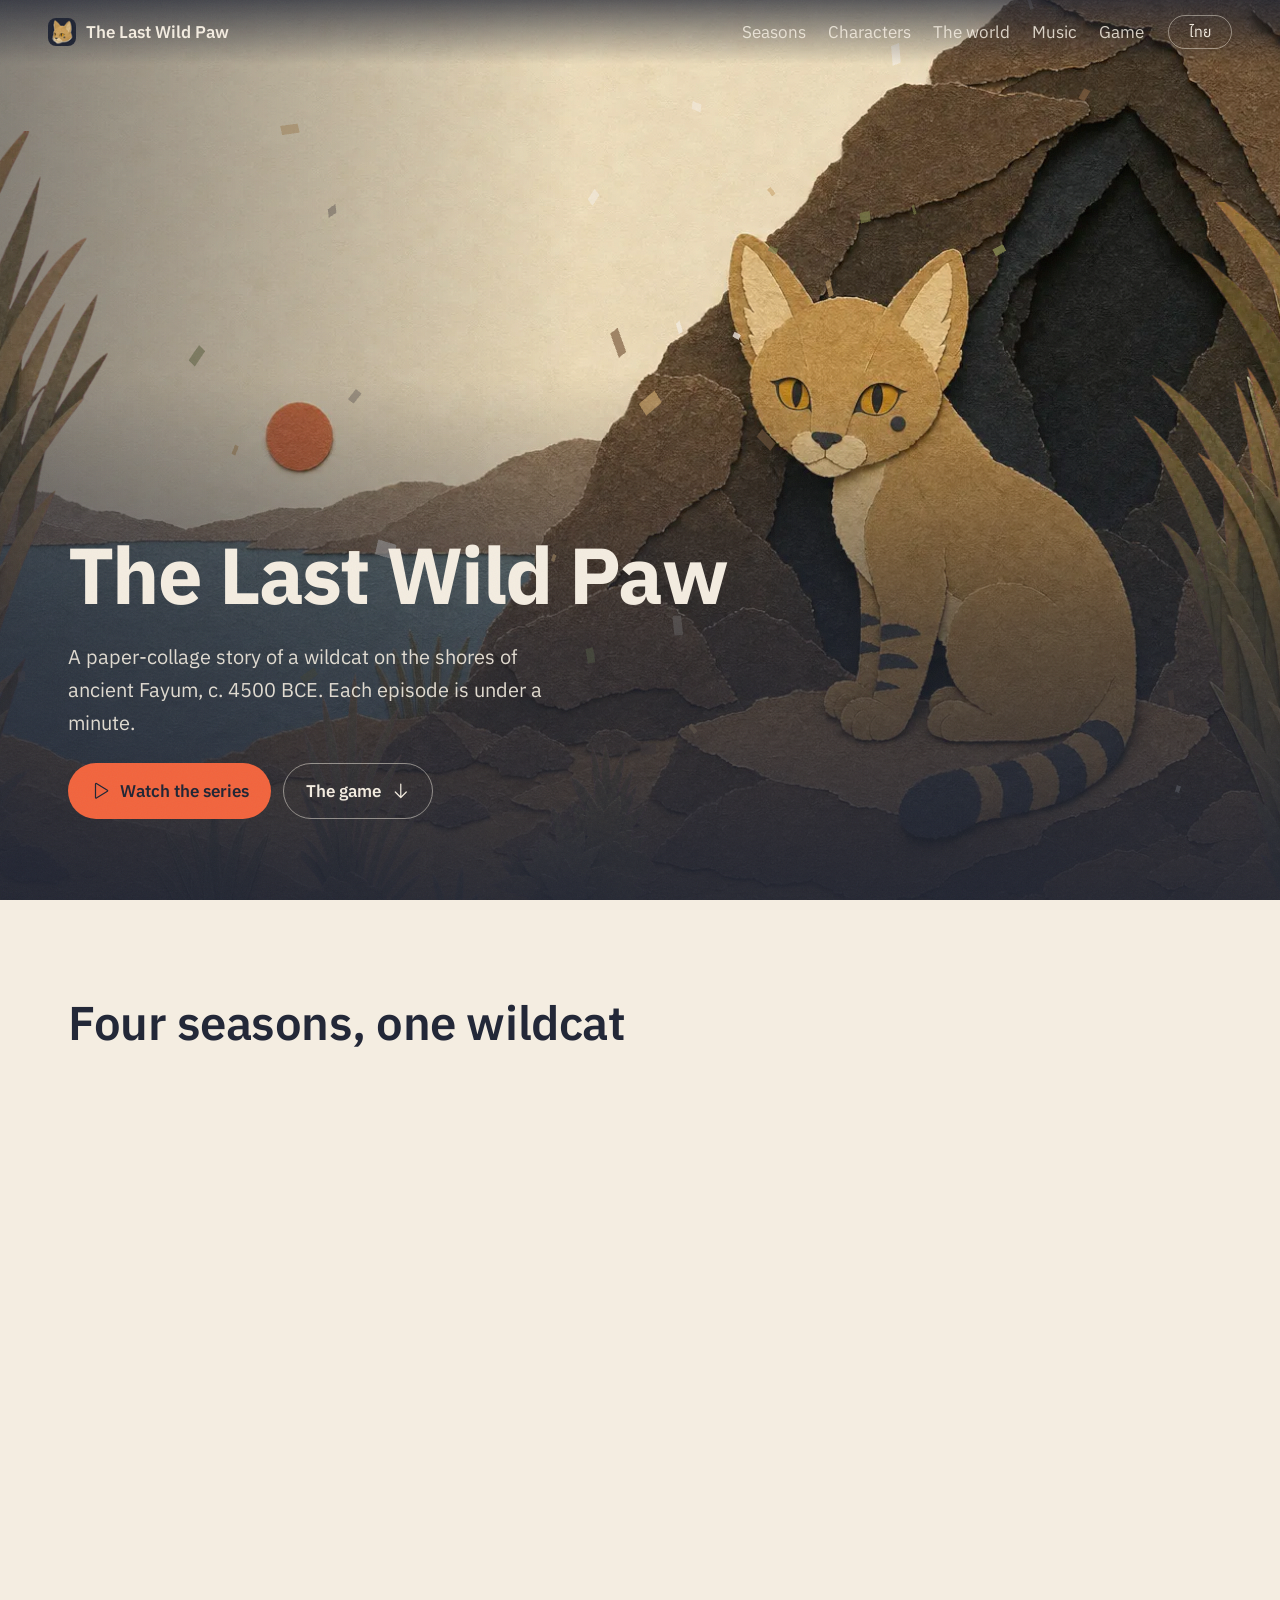
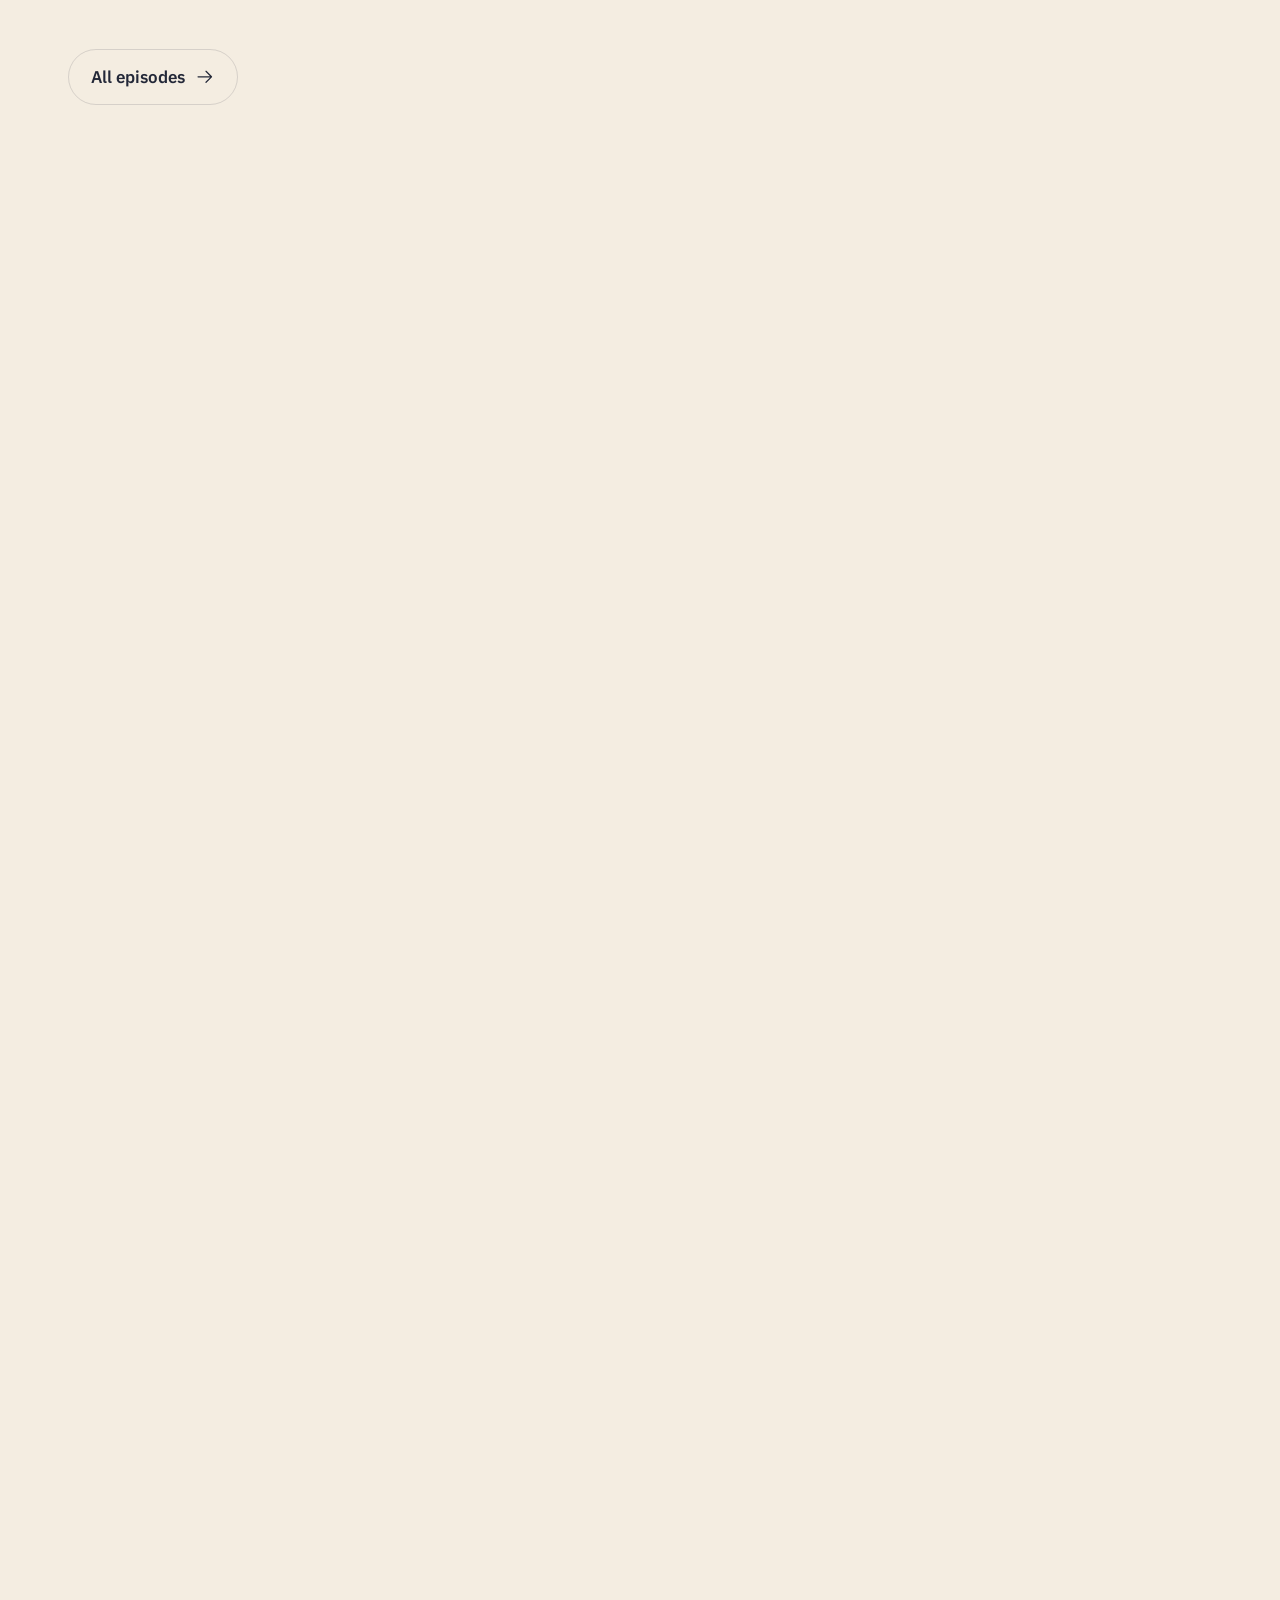
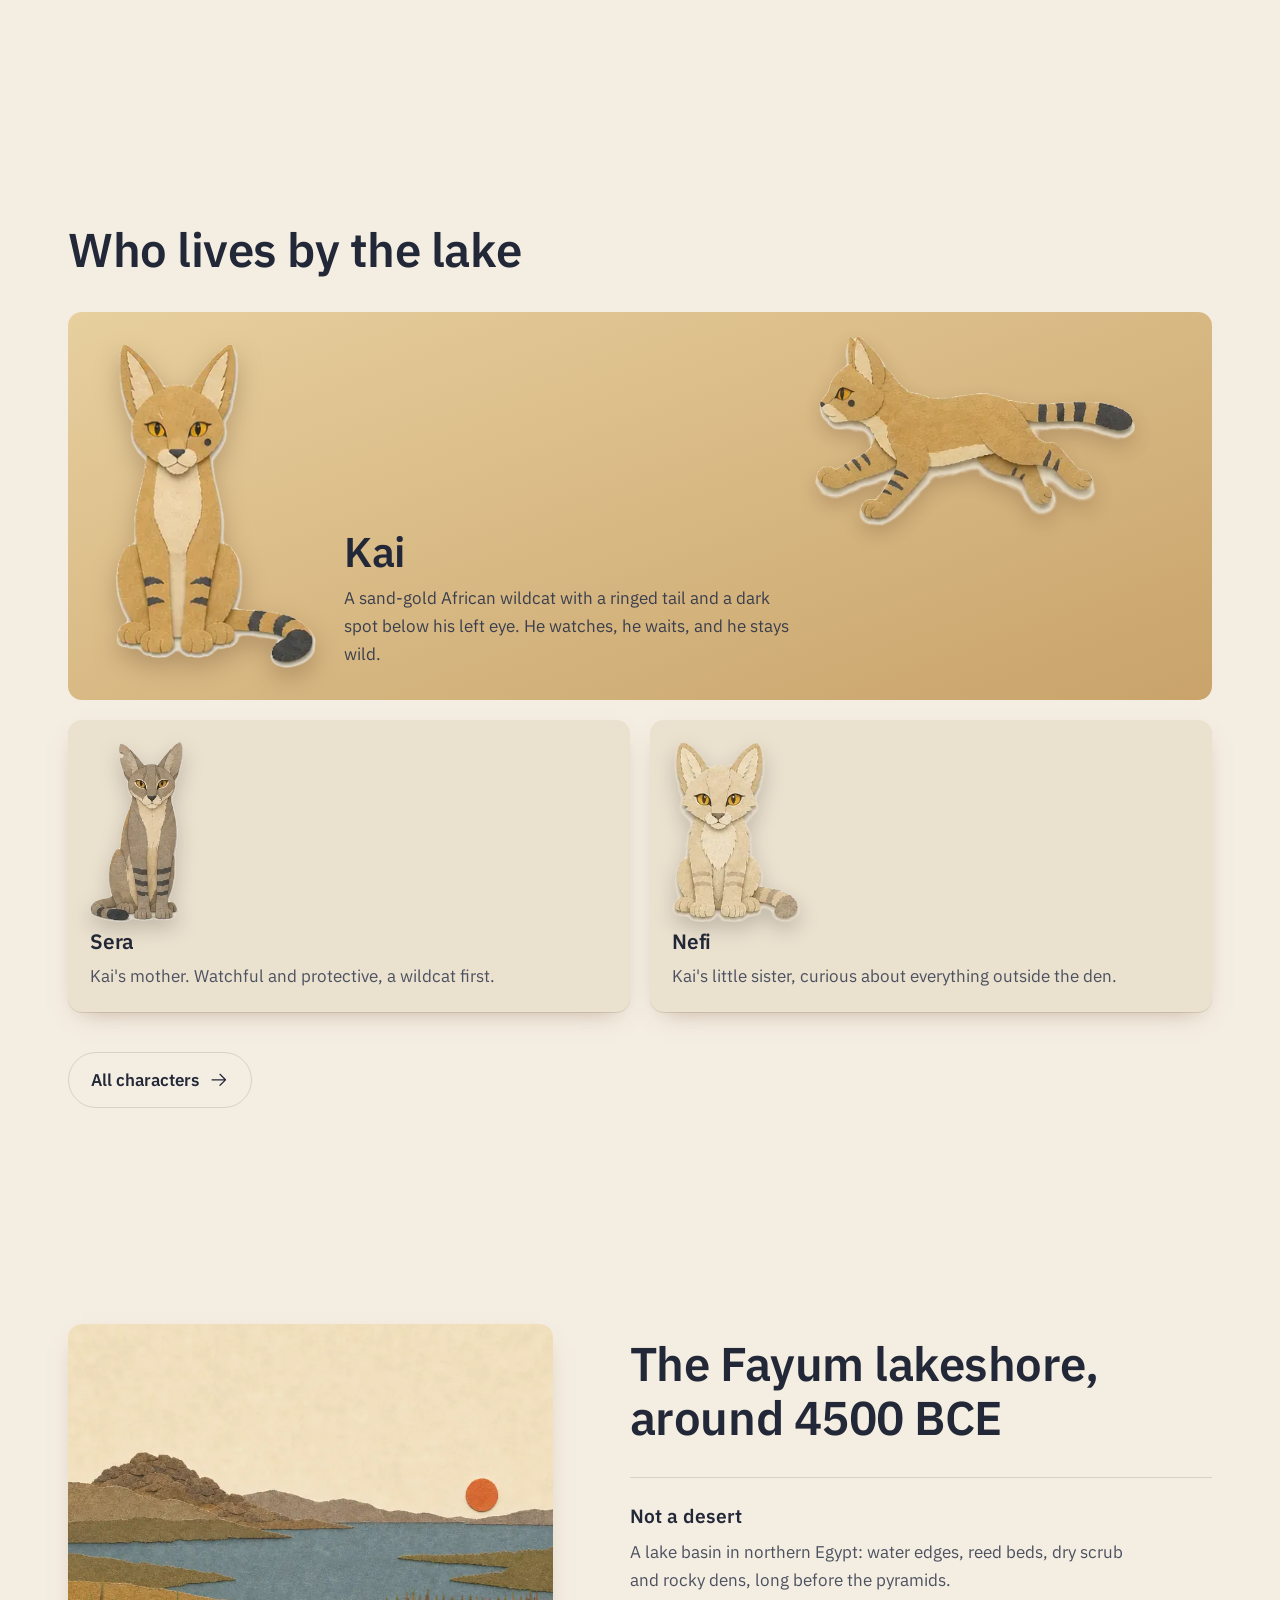
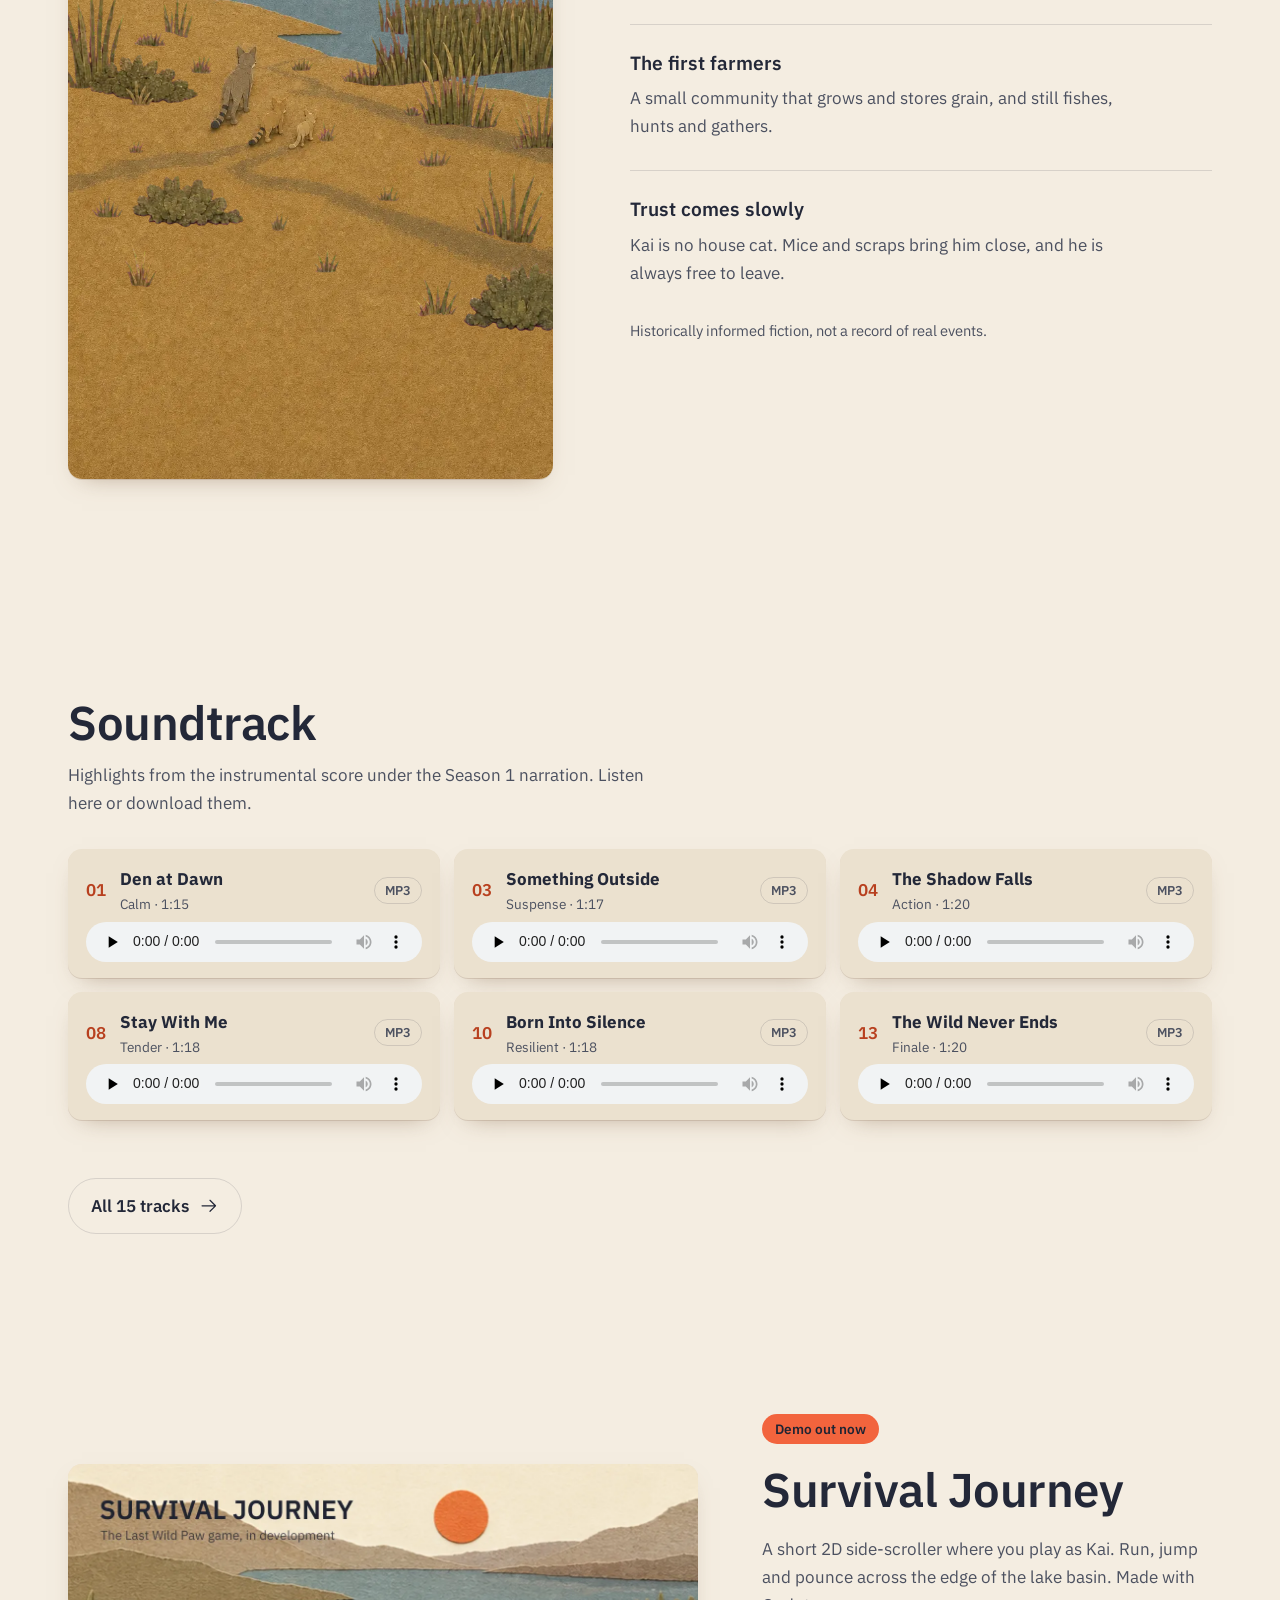
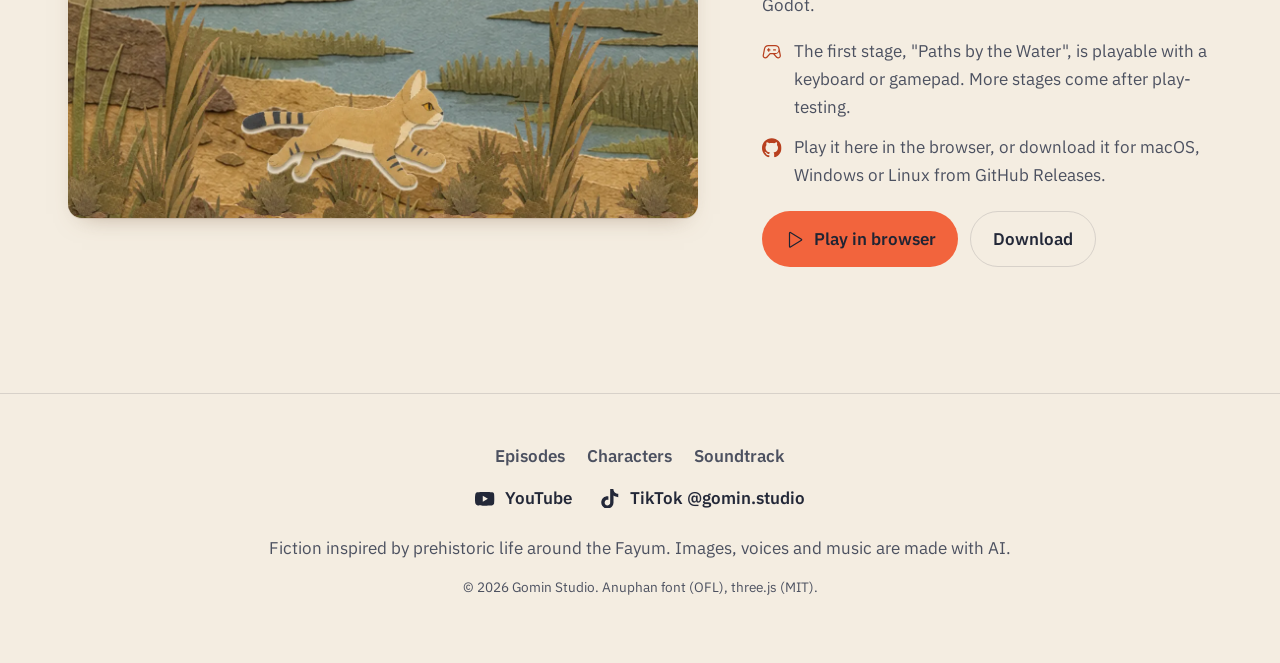
==== docs/index.html @ 6de367a6 "2026 Added Github Pages (The Last Wild Paw)." ====
<!doctype html>
<html lang="th">
<head>
<meta charset="utf-8">
<meta name="viewport" content="width=device-width, initial-scale=1, viewport-fit=cover">
<title>อุ้งเท้าป่าสุดท้าย | The Last Wild Paw</title>
<meta name="description" content="A paper-collage story of a wildcat on the shores of ancient Fayum, c. 4500 BCE. Episodes, characters, the world and the game.">
<meta name="theme-color" content="#1F2433" media="(prefers-color-scheme: dark)">
<meta name="theme-color" content="#F4EDE1" media="(prefers-color-scheme: light)">
<meta name="color-scheme" content="light dark">
<link rel="canonical" href="https://gomin2013.github.io/the-last-wild-paw/">
<meta property="og:type" content="website">
<meta property="og:site_name" content="The Last Wild Paw">
<meta property="og:title" content="อุ้งเท้าป่าสุดท้าย | The Last Wild Paw">
<meta property="og:description" content="A paper-collage story of a wildcat on the shores of ancient Fayum, c. 4500 BCE.">
<meta property="og:image" content="https://gomin2013.github.io/the-last-wild-paw/assets/img/og.jpg">
<meta property="og:image:width" content="1200">
<meta property="og:image:height" content="630">
<meta name="twitter:card" content="summary_large_image">
<link rel="icon" type="image/png" sizes="32x32" href="assets/img/favicon-32.png">
<link rel="apple-touch-icon" href="assets/img/icon-180.png">
<link rel="preload" href="assets/fonts/anuphan.woff2" as="font" type="font/woff2" crossorigin>
<link rel="preload" href="assets/img/hero-back.webp" as="image" fetchpriority="high">
<link rel="stylesheet" href="assets/site.css?v=cb713837">
<script>
  // Language before first paint: saved choice, else the browser's, else Thai (the series is narrated in Thai)
  (function () {
    var l = localStorage.getItem("lwp.lang") || ((navigator.language || "th").slice(0, 2) === "th" ? "th" : "en");
    document.documentElement.lang = l === "en" ? "en" : "th";
  })();
</script>
<script src="assets/site.js?v=16e3fbc1" defer></script>
<script type="module" src="assets/hero.js"></script>
</head>
<body>
<a class="skip" href="#main"><span lang="th">ข้ามไปที่เนื้อหา</span><span lang="en">Skip to content</span></a>

<header class="nav">
  <a class="brand" href="#top" aria-label="The Last Wild Paw">
    <img src="assets/img/favicon-32.png" width="28" height="28" alt="">
    <span lang="th">อุ้งเท้าป่าสุดท้าย</span><span lang="en">The Last Wild Paw</span>
  </a>
  <nav aria-label="Sections">
    <a href="#seasons"><span lang="th">ซีซัน</span><span lang="en">Seasons</span></a>
    <a href="#characters"><span lang="th">ตัวละคร</span><span lang="en">Characters</span></a>
    <a href="#world"><span lang="th">โลกของเรื่อง</span><span lang="en">The world</span></a>
    <a href="#music"><span lang="th">เพลง</span><span lang="en">Music</span></a>
    <a href="#game"><span lang="th">เกม</span><span lang="en">Game</span></a>
  </nav>
  <button class="lang" type="button" data-lang-toggle aria-label="Switch language">
    <span lang="th">EN</span><span lang="en">ไทย</span>
  </button>
</header>

<main id="main">
  <section class="hero" id="top" aria-labelledby="hero-title">
    <div class="hero-stage" data-hero>
      <img class="hero-poster" src="assets/img/hero-back.webp" width="1536" height="1024"
           alt="A paper-collage wildcat kitten sits in front of a rocky den above a lake at sunrise.">
    </div>
    <div class="hero-scrim" aria-hidden="true"></div>
    <div class="hero-copy">
      <h1 id="hero-title">
        <span lang="th">อุ้งเท้าป่าสุดท้าย</span><span lang="en">The Last Wild Paw</span>
      </h1>
      <p class="lede">
        <span lang="th">เรื่องเล่าแมวป่าในสไตล์กระดาษตัดแปะ ริมทะเลสาบฟายุม ราว 4500 ปีก่อนคริสตกาล ตอนละไม่ถึงนาที</span>
        <span lang="en">A paper-collage story of a wildcat on the shores of ancient Fayum, c. 4500 BCE. Each episode is under a minute.</span>
      </p>
      <div class="ctas">
        <a class="btn btn-primary" href="https://www.youtube.com/playlist?list=PLPmDWBVgTj58" rel="noopener">
          <svg aria-hidden="true"><use href="assets/icons.svg#play"/></svg>
          <span lang="th">ดูซีรีส์</span><span lang="en">Watch the series</span>
        </a>
        <a class="btn btn-quiet" href="#game">
          <span lang="th">เกมที่กำลังสร้าง</span><span lang="en">The game</span>
          <svg aria-hidden="true"><use href="assets/icons.svg#arrow-down"/></svg>
        </a>
      </div>
    </div>
  </section>

  <section class="seasons" id="seasons" aria-labelledby="seasons-title" data-pan>
    <div class="pan-sticky">
      <h2 id="seasons-title" class="pan-title">
        <span lang="th">สี่ซีซัน แมวป่าหนึ่งตัว</span><span lang="en">Four seasons, one wildcat</span>
      </h2>
      <div class="pan-track" data-pan-track>
        <article class="season reveal">
          <img src="assets/img/season1-cover.webp" width="560" height="996" loading="lazy" alt="Season 1 cover: Kai as a kitten at the den.">
          <div class="season-body">
            <p class="season-meta"><span lang="th">ซีซัน 1, 12 ตอน</span><span lang="en">Season 1, 12 episodes</span></p>
            <h3><span lang="th">อุ้งเท้าป่าสุดท้าย</span><span lang="en">The Last Wild Paw</span></h3>
            <p><span lang="th">ลูกแมวป่าที่สูญเสียครอบครัว ต้องเรียนรู้จะอยู่ลำพัง จนกลิ่นควันพาเขามาพบผู้คนหลังกองไฟ</span>
               <span lang="en">A wildcat kitten loses his family and learns to live alone, until smoke leads him to the people beyond the fire.</span></p>
            <p class="status status-out"><span lang="th">ดูได้แล้ว</span><span lang="en">Out now</span></p>
          </div>
        </article>
        <article class="season reveal">
          <img src="assets/img/season2-cover.webp" width="560" height="996" loading="lazy" alt="Season 2 cover: Kai and the female wildcat by the reeds.">
          <div class="season-body">
            <p class="season-meta"><span lang="th">ซีซัน 2, 14 ตอน</span><span lang="en">Season 2, 14 episodes</span></p>
            <h3>A Paw Between Two Worlds</h3>
            <p><span lang="th">ไคโตเป็นแมวป่าหนุ่ม ถูกมองว่าเป็นขโมยข้างหลุมเสบียง และพบเด็กชายที่เรียนรู้จะให้ โดยไม่บังคับให้ใครเชื่อง</span>
               <span lang="en">Kai grows up, is taken for a thief by the grain pits, and meets a boy who learns to give without forcing trust.</span></p>
            <p class="status"><span lang="th">เร็ว ๆ นี้</span><span lang="en">Coming soon</span></p>
          </div>
        </article>
        <article class="season reveal">
          <img src="assets/img/season3-cover.webp" width="560" height="996" loading="lazy" alt="Season 3 cover: two wildcats on a rock above a dog.">
          <div class="season-body">
            <p class="season-meta"><span lang="th">ซีซัน 3, 12 ตอน</span><span lang="en">Season 3, 12 episodes</span></p>
            <h3><span lang="th">เมื่อป่าเรียกหา</span><span lang="en">When the Wild Calls</span></h3>
            <p><span lang="th">น้ำที่เอ่อขึ้นบีบให้ทั้งแมวป่าและผู้คนต้องหาที่ทางใหม่ และเลือกว่าจะอยู่ร่วมกันแบบไหน</span>
               <span lang="en">Rising water pushes cats and people alike to find a new place, and new ways to belong.</span></p>
            <p class="status"><span lang="th">เร็ว ๆ นี้</span><span lang="en">Coming soon</span></p>
          </div>
        </article>
        <article class="season reveal">
          <img src="assets/img/season4-cover.webp" width="560" height="996" loading="lazy" alt="Season 4 cover: the camp at sunset with two wildcats on a rise.">
          <div class="season-body">
            <p class="season-meta"><span lang="th">ซีซัน 4, 12 ตอน</span><span lang="en">Season 4, 12 episodes</span></p>
            <h3><span lang="th">ระหว่างอุ้งเท้ากับมือ</span><span lang="en">Between Paw and Hand</span></h3>
            <p><span lang="th">ห้าฤดูผ่านไป ลูกแมวที่ผู้คนเลี้ยงมาทำให้ไคได้รู้ว่า ความไว้ใจต้องเลือกให้ทีละคน</span>
               <span lang="en">Five summers later, a kitten raised by people shows Kai that trust is chosen one person at a time.</span></p>
            <p class="status"><span lang="th">กำลังสร้าง</span><span lang="en">In production</span></p>
          </div>
        </article>
      </div>
      <p class="more"><a class="btn btn-line" href="episodes/"><span lang="th">ดูทุกตอน</span><span lang="en">All episodes</span><svg aria-hidden="true"><use href="assets/icons.svg#arrow-right"/></svg></a></p>
    </div>
  </section>

  <section class="characters" id="characters" aria-labelledby="characters-title">
    <h2 id="characters-title"><span lang="th">ใครอยู่ริมทะเลสาบ</span><span lang="en">Who lives by the lake</span></h2>
    <div class="cast">
      <article class="cast-lead reveal">
        <img class="lead-sit" src="assets/img/char-kai.webp" width="217" height="351" loading="lazy" alt="Kai, a young African wildcat, sitting.">
        <img class="lead-run" src="assets/img/char-kai-run.webp" width="415" height="246" loading="lazy" alt="">
        <div>
          <h3><span lang="th">ไค</span><span lang="en">Kai</span></h3>
          <p><span lang="th">แมวป่าแอฟริกันขนสีทรายทอง หางมีลายวง และมีจุดสีเข้มใต้ตาซ้าย เขาเฝ้าดู รอคอย และยังคงเป็นสัตว์ป่าเสมอ</span>
             <span lang="en">A sand-gold African wildcat with a ringed tail and a dark spot below his left eye. He watches, he waits, and he stays wild.</span></p>
        </div>
      </article>
      <article class="cast-card reveal">
        <img src="assets/img/char-sera.webp" width="162" height="315" loading="lazy" alt="Sera, a gray-brown wildcat, sitting.">
        <h3><span lang="th">เซรา</span><span lang="en">Sera</span></h3>
        <p><span lang="th">แม่ของไค ระวังภัยและปกป้องลูก ในแบบของแมวป่า</span><span lang="en">Kai's mother. Watchful and protective, a wildcat first.</span></p>
      </article>
      <article class="cast-card reveal">
        <img src="assets/img/char-nefi.webp" width="182" height="256" loading="lazy" alt="Nefi, a small pale wildcat kitten, sitting.">
        <h3><span lang="th">เนฟี</span><span lang="en">Nefi</span></h3>
        <p><span lang="th">น้องสาวของไค สงสัยไปทุกอย่างที่อยู่นอกโพรง</span><span lang="en">Kai's little sister, curious about everything outside the den.</span></p>
      </article>
    </div>
    <p class="more"><a class="btn btn-line" href="characters/"><span lang="th">ตัวละครทั้งหมด</span><span lang="en">All characters</span><svg aria-hidden="true"><use href="assets/icons.svg#arrow-right"/></svg></a></p>
  </section>

  <section class="world" id="world" aria-labelledby="world-title">
    <div class="world-visual" aria-hidden="true">
      <img class="world-plate" src="assets/img/world-plate.webp" width="720" height="1280" loading="lazy" alt="">
      <img class="world-fg" src="assets/img/world-fg.webp" width="720" height="1280" loading="lazy" alt="">
    </div>
    <div class="world-copy">
      <h2 id="world-title"><span lang="th">ริมทะเลสาบฟายุม ราว 4500 ปีก่อนคริสตกาล</span><span lang="en">The Fayum lakeshore, around 4500 BCE</span></h2>
      <dl class="facts">
        <div class="reveal">
          <dt><span lang="th">ไม่ใช่ทะเลทราย</span><span lang="en">Not a desert</span></dt>
          <dd><span lang="th">แอ่งทะเลสาบทางเหนือของอียิปต์ ขอบน้ำ ดงกก พุ่มไม้แห้ง และโพรงหิน ห่างไกลจากยุคปิรามิด</span>
              <span lang="en">A lake basin in northern Egypt: water edges, reed beds, dry scrub and rocky dens, long before the pyramids.</span></dd>
        </div>
        <div class="reveal">
          <dt><span lang="th">ผู้คนกลุ่มแรกที่เพาะปลูก</span><span lang="en">The first farmers</span></dt>
          <dd><span lang="th">ชุมชนเล็ก ๆ ที่ปลูกและเก็บเมล็ดพืช แต่ยังหาปลา ล่าสัตว์ และเก็บของป่าไปพร้อมกัน</span>
              <span lang="en">A small community that grows and stores grain, and still fishes, hunts and gathers.</span></dd>
        </div>
        <div class="reveal">
          <dt><span lang="th">ไว้ใจได้ช้า ๆ</span><span lang="en">Trust comes slowly</span></dt>
          <dd><span lang="th">ไคไม่ใช่แมวบ้าน เขาเข้ามาเพราะเหยื่อและเศษอาหาร และจากไปได้เสมอเมื่อต้องการ</span>
              <span lang="en">Kai is no house cat. Mice and scraps bring him close, and he is always free to leave.</span></dd>
        </div>
      </dl>
      <p class="note"><span lang="th">เรื่องแต่งที่ได้แรงบันดาลใจจากหลักฐานทางโบราณคดี ไม่ใช่บันทึกประวัติศาสตร์</span>
         <span lang="en">Historically informed fiction, not a record of real events.</span></p>
    </div>
  </section>

  <section class="music" id="music" aria-labelledby="music-title">
    <div class="music-head">
      <h2 id="music-title"><span lang="th">เพลงประกอบ</span><span lang="en">Soundtrack</span></h2>
      <p><span lang="th">เพลงเด่นจากดนตรีบรรเลงที่อยู่ใต้เสียงบรรยายของซีซัน 1 ฟังได้ที่นี่ หรือดาวน์โหลดไปฟังต่อ</span>
         <span lang="en">Highlights from the instrumental score under the Season 1 narration. Listen here or download them.</span></p>
    </div>
    <ol class="tracks reveal">
      <li class="track">
        <span class="track-no">01</span>
        <div class="track-meta"><b>Den at Dawn</b><span><span lang="th">สงบ</span><span lang="en">Calm</span> · 1:15</span></div>
        <a class="track-dl" href="assets/audio/m01-den-at-dawn.mp3" download aria-label="Download Den at Dawn (MP3)">MP3</a>
        <audio controls preload="none" src="assets/audio/m01-den-at-dawn.mp3" aria-label="Den at Dawn"></audio>
      </li>
      <li class="track">
        <span class="track-no">03</span>
        <div class="track-meta"><b>Something Outside</b><span><span lang="th">หวาดเสียว</span><span lang="en">Suspense</span> · 1:17</span></div>
        <a class="track-dl" href="assets/audio/m03-something-outside.mp3" download aria-label="Download Something Outside (MP3)">MP3</a>
        <audio controls preload="none" src="assets/audio/m03-something-outside.mp3" aria-label="Something Outside"></audio>
      </li>
      <li class="track">
        <span class="track-no">04</span>
        <div class="track-meta"><b>The Shadow Falls</b><span><span lang="th">แอคชั่น</span><span lang="en">Action</span> · 1:20</span></div>
        <a class="track-dl" href="assets/audio/m04-the-shadow-falls.mp3" download aria-label="Download The Shadow Falls (MP3)">MP3</a>
        <audio controls preload="none" src="assets/audio/m04-the-shadow-falls.mp3" aria-label="The Shadow Falls"></audio>
      </li>
      <li class="track">
        <span class="track-no">08</span>
        <div class="track-meta"><b>Stay With Me</b><span><span lang="th">อบอุ่นอ่อนโยน</span><span lang="en">Tender</span> · 1:18</span></div>
        <a class="track-dl" href="assets/audio/m08-stay-with-me.mp3" download aria-label="Download Stay With Me (MP3)">MP3</a>
        <audio controls preload="none" src="assets/audio/m08-stay-with-me.mp3" aria-label="Stay With Me"></audio>
      </li>
      <li class="track">
        <span class="track-no">10</span>
        <div class="track-meta"><b>Born Into Silence</b><span><span lang="th">มีหวัง</span><span lang="en">Resilient</span> · 1:18</span></div>
        <a class="track-dl" href="assets/audio/m10-born-into-silence.mp3" download aria-label="Download Born Into Silence (MP3)">MP3</a>
        <audio controls preload="none" src="assets/audio/m10-born-into-silence.mp3" aria-label="Born Into Silence"></audio>
      </li>
      <li class="track">
        <span class="track-no">13</span>
        <div class="track-meta"><b>The Wild Never Ends</b><span><span lang="th">ดราม่ายิ่งใหญ่</span><span lang="en">Finale</span> · 1:20</span></div>
        <a class="track-dl" href="assets/audio/m13-the-wild-never-ends.mp3" download aria-label="Download The Wild Never Ends (MP3)">MP3</a>
        <audio controls preload="none" src="assets/audio/m13-the-wild-never-ends.mp3" aria-label="The Wild Never Ends"></audio>
      </li>
    </ol>
    <p class="more"><a class="btn btn-line" href="music/"><span lang="th">ฟังครบทั้ง 15 เพลง</span><span lang="en">All 15 tracks</span><svg aria-hidden="true"><use href="assets/icons.svg#arrow-right"/></svg></a></p>
  </section>

  <section class="game" id="game" aria-labelledby="game-title">
    <figure class="game-media reveal">
      <video data-teaser muted loop playsinline preload="none" poster="assets/img/game-teaser.webp" width="1280" height="720"
             aria-label="Teaser: Kai runs through the reeds at dawn.">
        <source src="assets/video/game-teaser.mp4" type="video/mp4">
      </video>
    </figure>
    <div class="game-copy">
      <p class="status status-out"><span lang="th">เดโมเล่นได้แล้ว</span><span lang="en">Demo out now</span></p>
      <h2 id="game-title">Survival Journey</h2>
      <p><span lang="th">เกมแนวผจญภัยเลื่อนข้างแบบ 2D สั้น ๆ ที่คุณได้เป็นไค วิ่ง กระโดด และตะครุบ ข้ามริมแอ่งทะเลสาบ สร้างด้วย Godot</span>
         <span lang="en">A short 2D side-scroller where you play as Kai. Run, jump and pounce across the edge of the lake basin. Made with Godot.</span></p>
      <ul class="game-facts">
        <li><svg aria-hidden="true"><use href="assets/icons.svg#game-controller"/></svg>
          <span lang="th">ด่านแรก "ทางริมน้ำ" เล่นได้แล้ว ใช้คีย์บอร์ดหรือจอยเกม ทดสอบกับผู้เล่นก่อนจะเพิ่มด่าน</span><span lang="en">The first stage, "Paths by the Water", is playable with a keyboard or gamepad. More stages come after play-testing.</span></li>
        <li><svg aria-hidden="true"><use href="assets/icons.svg#github"/></svg>
          <span lang="th">เล่นบนเว็บนี้ หรือดาวน์โหลดสำหรับ macOS, Windows, Linux จาก GitHub Releases</span><span lang="en">Play it here in the browser, or download it for macOS, Windows or Linux from GitHub Releases.</span></li>
      </ul>
      <div class="ctas">
        <a class="btn btn-primary" href="play/"><svg aria-hidden="true"><use href="assets/icons.svg#play"/></svg><span lang="th">เล่นบนเว็บ</span><span lang="en">Play in browser</span></a>
        <a class="btn btn-line" href="https://github.com/gomin2013/the-last-wild-paw/releases/latest" rel="noopener"><span lang="th">ดาวน์โหลด</span><span lang="en">Download</span></a>
      </div>
    </div>
  </section>
</main>

<footer class="foot">
  <nav class="foot-links" aria-label="Pages">
    <a href="episodes/"><span lang="th">ตอนทั้งหมด</span><span lang="en">Episodes</span></a>
    <a href="characters/"><span lang="th">ตัวละคร</span><span lang="en">Characters</span></a>
    <a href="music/"><span lang="th">เพลงประกอบ</span><span lang="en">Soundtrack</span></a>
  </nav>
  <div class="follow">
    <a href="https://www.youtube.com/playlist?list=PLPmDWBVgTj58" rel="noopener"><svg aria-hidden="true"><use href="assets/icons.svg#youtube"/></svg>YouTube</a>
    <a href="https://www.tiktok.com/@gomin.studio" rel="noopener"><svg aria-hidden="true"><use href="assets/icons.svg#tiktok"/></svg>TikTok @gomin.studio</a>
  </div>
  <p><span lang="th">เรื่องแต่ง ได้แรงบันดาลใจจากชีวิตยุคก่อนประวัติศาสตร์แถบฟายุม ภาพ เสียง และดนตรีสร้างด้วย AI</span>
     <span lang="en">Fiction inspired by prehistoric life around the Fayum. Images, voices and music are made with AI.</span></p>
  <p class="small">© 2026 Gomin Studio. <span lang="th">ฟอนต์ Anuphan (OFL), three.js (MIT)</span><span lang="en">Anuphan font (OFL), three.js (MIT).</span></p>
</footer>
</body>
</html>
---- docs/assets/site.css ----
/* The Last Wild Paw: site styles. Palette from the series' style_paper_collage.json.
   Dawn coral is the only accent. z-index scale: 1 hero layers, 10 nav, 20 skip link. */

@font-face {
  font-family: "Anuphan";
  src: url("fonts/anuphan.woff2") format("woff2");
  font-weight: 100 700;
  font-display: swap;
}

:root {
  --graphite: #1f2433;
  --cream: #f4ede1;
  --sand: #c9a36a;
  --umber: #7a5a3c;
  --olive: #7d7f4a;
  --lake: #6f8e95;
  --taupe: #9a8c7a;
  --coral: #f2643d;

  --bg: var(--cream);
  --bg-2: #ebe1cf;
  --ink: #232838;
  --ink-2: #4c5160;
  --line: rgb(35 40 56 / 0.14);
  --accent-ink: #b8401f; /* coral darkened for AA text on cream */
  --paper-shadow: 0 1px 0 rgb(122 90 60 / 0.18), 0 10px 24px -14px rgb(122 90 60 / 0.55);

  --radius: 14px;
  --max: 1240px;
  --pad: clamp(20px, 4vw, 48px);
  color-scheme: light dark;
}

@media (prefers-color-scheme: dark) {
  :root {
    --bg: var(--graphite);
    --bg-2: #272d3e;
    --ink: var(--cream);
    --ink-2: #c9c2b5;
    --line: rgb(244 237 225 / 0.14);
    --accent-ink: #ff8a66;
    --paper-shadow: 0 1px 0 rgb(0 0 0 / 0.25), 0 12px 28px -14px rgb(8 10 18 / 0.8);
  }
}

* { box-sizing: border-box; }
html { scroll-behavior: smooth; -webkit-text-size-adjust: 100%; }
body {
  margin: 0;
  background: var(--bg);
  color: var(--ink);
  font: 400 17px/1.65 "Anuphan", system-ui, sans-serif;
  text-rendering: optimizeLegibility;
}
img, video { display: block; max-width: 100%; height: auto; }
a { color: inherit; }
h1, h2, h3 { font-weight: 600; line-height: 1.15; letter-spacing: -0.01em; margin: 0; text-wrap: balance; }
h2 { font-size: clamp(1.9rem, 1.2rem + 2.2vw, 3rem); }
h3 { font-size: 1.3rem; }
p { margin: 0; }

/* Paper fibre over the whole page: fixed, never on a scrolling element */
body::after {
  content: "";
  position: fixed;
  inset: 0;
  pointer-events: none;
  z-index: 30;
  opacity: 0.05;
  background-image: url("data:image/svg+xml,%3Csvg xmlns='http://www.w3.org/2000/svg' width='160' height='160'%3E%3Cfilter id='n'%3E%3CfeTurbulence type='fractalNoise' baseFrequency='.8' numOctaves='2'/%3E%3C/filter%3E%3Crect width='160' height='160' filter='url(%23n)'/%3E%3C/svg%3E");
}

/* Language: one document, two languages */
html[lang="th"] [lang="en"], html[lang="en"] [lang="th"] { display: none !important; }

.skip { position: absolute; left: 12px; top: -60px; z-index: 20; background: var(--ink); color: var(--bg); padding: 10px 14px; border-radius: 8px; }
.skip:focus { top: 12px; }
:focus-visible { outline: 2px solid var(--coral); outline-offset: 3px; border-radius: 6px; }

svg { width: 1.15em; height: 1.15em; flex: none; }

/* Nav */
.nav {
  position: fixed;
  inset: 0 0 auto;
  z-index: 10;
  height: 64px;
  display: flex;
  align-items: center;
  gap: 24px;
  padding: 0 var(--pad);
  color: var(--cream);
  background: linear-gradient(rgb(31 36 51 / 0.72), rgb(31 36 51 / 0));
  transition: background 0.3s;
}
.nav.solid { background: rgb(31 36 51 / 0.92); backdrop-filter: blur(8px); }
.brand { display: flex; align-items: center; gap: 10px; text-decoration: none; font-weight: 600; white-space: nowrap; }
.brand img { border-radius: 8px; }
.nav nav { display: flex; gap: 22px; margin-left: auto; }
.nav nav a { text-decoration: none; opacity: 0.86; white-space: nowrap; }
.nav nav a:hover { opacity: 1; text-decoration: underline; text-decoration-color: var(--coral); text-underline-offset: 6px; }
.lang {
  font: inherit; font-size: 0.9rem; color: inherit; background: transparent; cursor: pointer;
  border: 1px solid rgb(244 237 225 / 0.45); border-radius: 999px; padding: 4px 14px; min-width: 64px;
}
.lang:hover { border-color: var(--cream); }
.lang:active { transform: scale(0.97); }
@media (max-width: 760px) {
  .nav nav { display: none; }
  .lang { margin-left: auto; }
}

/* Buttons: one radius family (pill) for all interactive elements */
.btn {
  display: inline-flex; align-items: center; gap: 10px; white-space: nowrap;
  padding: 13px 22px; border-radius: 999px; text-decoration: none; font-weight: 600;
  transition: transform 0.15s, background 0.2s, color 0.2s;
}
.btn:active { transform: translateY(1px) scale(0.98); }
.btn-primary { background: var(--coral); color: #1f2433; }
.btn-primary:hover { background: #ff7a55; }
.btn-quiet { color: var(--cream); border: 1px solid rgb(244 237 225 / 0.5); }
.btn-quiet:hover { background: rgb(244 237 225 / 0.12); }

/* Hero: three.js diorama over a poster image of the same art */
.hero { position: relative; min-height: 100dvh; display: grid; align-items: end; overflow: clip; background: #2b2a2c; }
.hero-stage { position: absolute; inset: 0; z-index: 1; }
.hero-poster, .hero-stage canvas { position: absolute; inset: 0; width: 100%; height: 100%; object-fit: cover; object-position: 62% 50%; }
.hero-stage canvas { opacity: 0; transition: opacity 0.9s ease; }
.hero-stage.ready canvas { opacity: 1; }
.hero-scrim {
  position: absolute; inset: 0; z-index: 1; pointer-events: none;
  background:
    linear-gradient(to top, rgb(31 36 51 / 0.92) 0%, rgb(31 36 51 / 0.55) 30%, rgb(31 36 51 / 0) 58%),
    linear-gradient(to right, rgb(31 36 51 / 0.5) 0%, rgb(31 36 51 / 0) 45%);
}
.hero-copy {
  position: relative; z-index: 1; color: var(--cream);
  width: 100%; max-width: var(--max); margin: 0 auto;
  padding: 0 var(--pad) clamp(40px, 9vh, 96px);
  display: grid; gap: 20px; justify-items: start;
}
.hero h1 { font-size: clamp(2.6rem, 1.6rem + 4.2vw, 5.2rem); font-weight: 700; letter-spacing: -0.02em; max-width: 14ch; }
.lede { font-size: clamp(1.05rem, 0.95rem + 0.4vw, 1.25rem); max-width: 40ch; color: rgb(244 237 225 / 0.9); }
.ctas { display: flex; flex-wrap: wrap; gap: 12px; margin-top: 4px; }

/* Seasons: vertical scroll pans the row sideways (CSS scroll-driven), else a scroll-snap row */
.seasons { position: relative; padding: clamp(72px, 12vh, 140px) 0 48px; }
.pan-title { max-width: var(--max); margin: 0 auto 36px; padding: 0 var(--pad); }
.pan-track {
  display: grid; grid-auto-flow: column; grid-auto-columns: min(78vw, 360px); gap: 22px;
  padding: 8px var(--pad) 28px; overflow-x: auto; scroll-snap-type: x mandatory; scrollbar-width: thin;
}
.season {
  scroll-snap-align: start; display: grid; grid-template-rows: auto 1fr; overflow: hidden;
  background: var(--bg-2); border-radius: var(--radius); box-shadow: var(--paper-shadow);
}
.season img { aspect-ratio: 4 / 5; object-fit: cover; object-position: 50% 30%; width: 100%; }
.season-body { display: grid; gap: 10px; align-content: start; padding: 20px 22px 24px; }
.season-meta { font-size: 0.9rem; color: var(--ink-2); }
.season-body > p:not(.season-meta):not(.status) { color: var(--ink-2); }
.status { justify-self: start; font-size: 0.85rem; font-weight: 600; padding: 3px 12px; border-radius: 999px; border: 1px solid var(--line); color: var(--ink-2); }
.status-out { border-color: transparent; background: var(--coral); color: #1f2433; }

@supports (animation-timeline: view()) {
  @media (min-width: 900px) and (prefers-reduced-motion: no-preference) {
    .seasons { height: var(--pan-h, 260vh); padding: 0; view-timeline-name: --pan; }
    .pan-sticky { position: sticky; top: 0; height: 100dvh; display: grid; grid-template-columns: minmax(0, 1fr); align-content: center; overflow: hidden; }
    .pan-title { width: 100%; }
    .pan-track {
      overflow: visible; scroll-snap-type: none; width: max-content; justify-self: start;
      grid-auto-columns: min(640px, 52vw); gap: 28px; padding-right: 8vw;
      animation: pan linear both; animation-timeline: --pan; animation-range: contain 0% contain 100%;
    }
    .season { grid-template-rows: none; grid-template-columns: 42% 1fr; height: min(62vh, 520px); }
    .season img { aspect-ratio: auto; height: 100%; }
    .season-body { align-content: center; padding: 28px 30px; gap: 12px; }
    .season h3 { font-size: 1.6rem; }
    @keyframes pan { from { transform: translateX(0); } to { transform: translateX(calc(-100% + 100vw)); } }
  }
}

/* Characters: one lead, five supporting cells (asymmetric, no equal three-up row) */
.characters { max-width: var(--max); margin: 0 auto; padding: clamp(72px, 12vh, 140px) var(--pad); }
.characters h2 { margin-bottom: 36px; }
.cast { display: grid; gap: 20px; grid-template-columns: repeat(6, 1fr); }
.cast-lead {
  grid-column: span 6; position: relative; display: grid; grid-template-columns: auto 1fr; gap: 28px; align-items: end;
  padding: 32px clamp(24px, 4vw, 48px); border-radius: var(--radius); overflow: hidden;
  background: linear-gradient(160deg, #e7cf9e, var(--sand)); color: #232838;
}
.cast-lead .lead-sit { width: clamp(130px, 18vw, 200px); filter: drop-shadow(0 10px 12px rgb(122 90 60 / 0.4)); }
.cast-lead .lead-run { position: absolute; right: clamp(16px, 6vw, 80px); top: 24px; width: clamp(160px, 26vw, 320px); opacity: 0.95; filter: drop-shadow(0 8px 10px rgb(122 90 60 / 0.35)); }
.cast-lead h3 { font-size: clamp(1.8rem, 1.2rem + 1.8vw, 2.6rem); }
.cast-lead p { max-width: 46ch; margin-top: 8px; color: #3b3f4d; }
.cast-card {
  grid-column: span 3; display: grid; grid-template-rows: 180px auto 1fr; gap: 8px;
  padding: 22px; border-radius: var(--radius); background: var(--bg-2); box-shadow: var(--paper-shadow);
}
.cast-card img { height: 180px; width: auto; object-fit: contain; justify-self: start; filter: drop-shadow(0 8px 10px rgb(0 0 0 / 0.18)); }
.cast-card p { color: var(--ink-2); }
@media (max-width: 760px) {
  .cast-card { grid-template-rows: 140px auto 1fr; }
  .cast-card img { height: 140px; }
  .cast-lead { grid-template-columns: 1fr; }
  .cast-lead .lead-run { position: static; justify-self: end; margin-top: -40px; }
}
@media (max-width: 480px) {
  .cast-card { grid-column: span 6; }
}

/* World: sticky 2.5D diorama (plate + foreground drift apart on scroll) beside the facts */
.world {
  max-width: var(--max); margin: 0 auto; padding: clamp(72px, 12vh, 140px) var(--pad);
  display: grid; grid-template-columns: minmax(0, 5fr) minmax(0, 6fr); gap: clamp(28px, 6vw, 88px); align-items: start;
}
.world-visual {
  position: sticky; top: 88px; aspect-ratio: 9 / 14; border-radius: var(--radius); overflow: hidden;
  box-shadow: var(--paper-shadow); view-timeline-name: --world;
}
.world-visual img { position: absolute; inset: -6% 0 auto; width: 100%; height: 112%; object-fit: cover; }
.world-copy { display: grid; gap: 32px; padding-top: 12px; }
.facts { margin: 0; display: grid; gap: 30px; }
.facts > div { padding-top: 22px; border-top: 1px solid var(--line); }
.facts dt { font-weight: 600; font-size: 1.2rem; margin-bottom: 6px; }
.facts dd { margin: 0; color: var(--ink-2); max-width: 52ch; }
.note { font-size: 0.92rem; color: var(--ink-2); }
@supports (animation-timeline: view()) {
  @media (prefers-reduced-motion: no-preference) {
    .world-plate { animation: drift-slow linear both; animation-timeline: view(); }
    .world-fg { animation: drift-fast linear both; animation-timeline: view(); }
    @keyframes drift-slow { from { transform: translateY(-2%); } to { transform: translateY(2%); } }
    @keyframes drift-fast { from { transform: translateY(5%) scale(1.04); } to { transform: translateY(-5%) scale(1.04); } }
  }
}
@media (max-width: 860px) {
  .world { grid-template-columns: 1fr; }
  .world-visual { position: relative; top: 0; aspect-ratio: 4 / 5; }
}

/* Links to the sub-pages */
.more { margin-top: 8px; }
.characters .more { margin-top: 40px; }
.music .more { margin-top: 26px; } /* + the 14px .music already adds = 40px, same as .characters */
.seasons .more { max-width: var(--max); margin: 8px auto 0; padding: 0 var(--pad); width: 100%; } /* only .seasons has no side padding */
.btn-line { color: var(--ink); border: 1px solid var(--line); }
.btn-line:hover { border-color: var(--accent-ink); color: var(--accent-ink); }
.foot-links { display: flex; flex-wrap: wrap; justify-content: center; gap: 8px 22px; font-weight: 600; }
.foot-links a { text-decoration: none; }
.foot-links a:hover { color: var(--accent-ink); }
.nav nav a[aria-current="page"] { opacity: 1; text-decoration: underline; text-decoration-color: var(--coral); text-underline-offset: 6px; }

/* Sub-pages: episodes, characters, soundtrack */
.page { max-width: var(--max); margin: 0 auto; padding: 112px var(--pad) clamp(64px, 10vh, 120px); display: grid; gap: clamp(56px, 9vh, 96px); }
.page-head { display: grid; gap: 14px; justify-items: start; }
.page-head h1 { font-size: clamp(2.2rem, 1.4rem + 3vw, 3.8rem); letter-spacing: -0.02em; }
.page-head > p { max-width: 62ch; color: var(--ink-2); }
.crumb { font-size: 0.9rem; color: var(--ink-2); text-decoration: none; }
.crumb::before { content: "← "; }
.page .music { padding: 0; }

.ep-season { display: grid; gap: 28px; scroll-margin-top: 80px; }
.ep-season-head { display: grid; grid-template-columns: minmax(0, 5fr) minmax(0, 6fr); gap: clamp(20px, 4vw, 48px); align-items: center; }
.ep-season-head img { width: 100%; height: auto; border-radius: var(--radius); box-shadow: var(--paper-shadow); }
.ep-season-head > div { display: grid; gap: 12px; justify-items: start; }
.ep-season-head > div > p:not(.season-meta):not(.status) { color: var(--ink-2); max-width: 52ch; }
.ep-list { list-style: none; margin: 0; padding: 0; display: grid; gap: 18px; grid-template-columns: repeat(auto-fill, minmax(min(100%, 340px), 1fr)); }
.ep { display: grid; grid-template-rows: auto 1fr; overflow: hidden; border-radius: var(--radius); background: var(--bg-2); box-shadow: var(--paper-shadow); scroll-margin-top: 80px; }
.ep img { width: 100%; height: auto; aspect-ratio: 3 / 2; object-fit: cover; }
.ep-body { display: grid; gap: 8px; align-content: start; padding: 16px 18px 18px; }
.ep-no { font-size: 0.85rem; font-weight: 600; font-variant-numeric: tabular-nums; color: var(--accent-ink); }
.ep-body > p:not(.ep-no) { color: var(--ink-2); }
.ep details { margin-top: 4px; border-top: 1px solid var(--line); padding-top: 10px; }
.ep summary { cursor: pointer; font-size: 0.9rem; font-weight: 600; color: var(--accent-ink); }
.ep details ul { margin: 10px 0 8px; padding-left: 1.1em; display: grid; gap: 6px; color: var(--ink-2); }
.ep details p { color: var(--ink); }
.ep-watch { margin: 0; }
@media (max-width: 760px) { .ep-season-head { grid-template-columns: 1fr; } }

.char-group { display: grid; gap: 28px; scroll-margin-top: 80px; }
.char-grid { display: grid; gap: 18px; grid-template-columns: repeat(auto-fill, minmax(min(100%, 360px), 1fr)); }
.char { display: grid; grid-template-columns: 132px 1fr; gap: 18px; align-items: start; padding: 20px; border-radius: var(--radius); background: var(--bg-2); box-shadow: var(--paper-shadow); scroll-margin-top: 80px; }
.char img { width: 100%; height: 190px; object-fit: contain; object-position: 50% 100%; filter: drop-shadow(0 8px 10px rgb(0 0 0 / 0.18)); }
.char > div { display: grid; gap: 8px; }
.char > div > p:last-child { color: var(--ink-2); }
.char-seen { font-size: 0.85rem; font-weight: 600; color: var(--accent-ink); }
.char-text { grid-template-columns: 1fr; }
.char-bts { grid-column: 1 / -1; grid-template-columns: minmax(0, 2fr) minmax(0, 3fr); align-items: center; }
.char-bts img { height: auto; aspect-ratio: 4 / 3; object-fit: cover; object-position: 50% 40%; border-radius: calc(var(--radius) - 4px); filter: none; }
@media (max-width: 640px) { .char-bts { grid-template-columns: 1fr; } }
@media (max-width: 520px) { .char { grid-template-columns: 84px 1fr; gap: 14px; padding: 16px; } .char img { height: 140px; } .char-text, .char-bts { grid-template-columns: 1fr; } }

/* Soundtrack */
.music { max-width: var(--max); margin: 0 auto; padding: clamp(72px, 12vh, 140px) var(--pad); display: grid; gap: 32px; }
.music-head { display: grid; gap: 12px; }
.music-head p { max-width: 60ch; color: var(--ink-2); }
.tracks { list-style: none; margin: 0; padding: 0; display: grid; gap: 14px; grid-template-columns: repeat(auto-fill, minmax(min(100%, 360px), 1fr)); }
.track { display: grid; grid-template-columns: auto 1fr auto; gap: 6px 14px; align-items: center; padding: 16px 18px; border-radius: var(--radius); background: var(--bg-2); box-shadow: var(--paper-shadow); }
.track-no { font-variant-numeric: tabular-nums; font-weight: 600; color: var(--accent-ink); }
.track-meta { display: grid; min-width: 0; }
.track-meta > span { font-size: 0.85rem; color: var(--ink-2); }
.track-dl { font-size: 0.8rem; font-weight: 600; color: var(--ink-2); padding: 2px 10px; border: 1px solid var(--line); border-radius: 999px; text-decoration: none; }
.track-dl:hover, .track-dl:focus-visible { color: var(--ink); border-color: currentColor; }
.track audio { grid-column: 1 / -1; width: 100%; height: 40px; }

/* Game */
.game {
  max-width: var(--max); margin: 0 auto; padding: clamp(40px, 8vh, 96px) var(--pad) clamp(80px, 14vh, 160px);
  display: grid; grid-template-columns: minmax(0, 7fr) minmax(0, 5fr); gap: clamp(28px, 5vw, 64px); align-items: center;
}
.game-media { margin: 0; border-radius: var(--radius); overflow: hidden; box-shadow: var(--paper-shadow); background: var(--bg-2); aspect-ratio: 16 / 9; }
.game-media video { width: 100%; height: 100%; object-fit: cover; }
.game-copy { display: grid; gap: 18px; justify-items: start; }
.game-copy > h2 + p { color: var(--ink-2); }
.game-facts { list-style: none; margin: 0; padding: 0; display: grid; gap: 12px; }
.game-facts li { display: flex; gap: 12px; align-items: flex-start; color: var(--ink-2); }
.game-facts svg { margin-top: 0.3em; color: var(--accent-ink); }
@media (max-width: 860px) { .game { grid-template-columns: 1fr; } }

/* Footer */
.foot { border-top: 1px solid var(--line); padding: 48px var(--pad) 64px; display: grid; gap: 14px; justify-items: center; text-align: center; color: var(--ink-2); }
.follow { display: flex; flex-wrap: wrap; justify-content: center; gap: 12px 28px; margin-bottom: 8px; }
.follow a { display: inline-flex; align-items: center; gap: 10px; text-decoration: none; color: var(--ink); font-weight: 600; }
.follow a:hover { color: var(--accent-ink); }
.small { font-size: 0.85rem; }

/* Reveal on enter (IntersectionObserver adds .in); static under reduced motion */
@media (prefers-reduced-motion: no-preference) {
  .js .reveal { opacity: 0; transform: translateY(18px); transition: opacity 0.7s cubic-bezier(.16,1,.3,1), transform 0.7s cubic-bezier(.16,1,.3,1); }
  .js .reveal.in { opacity: 1; transform: none; }
}
@media (prefers-reduced-motion: reduce) {
  html { scroll-behavior: auto; }
}
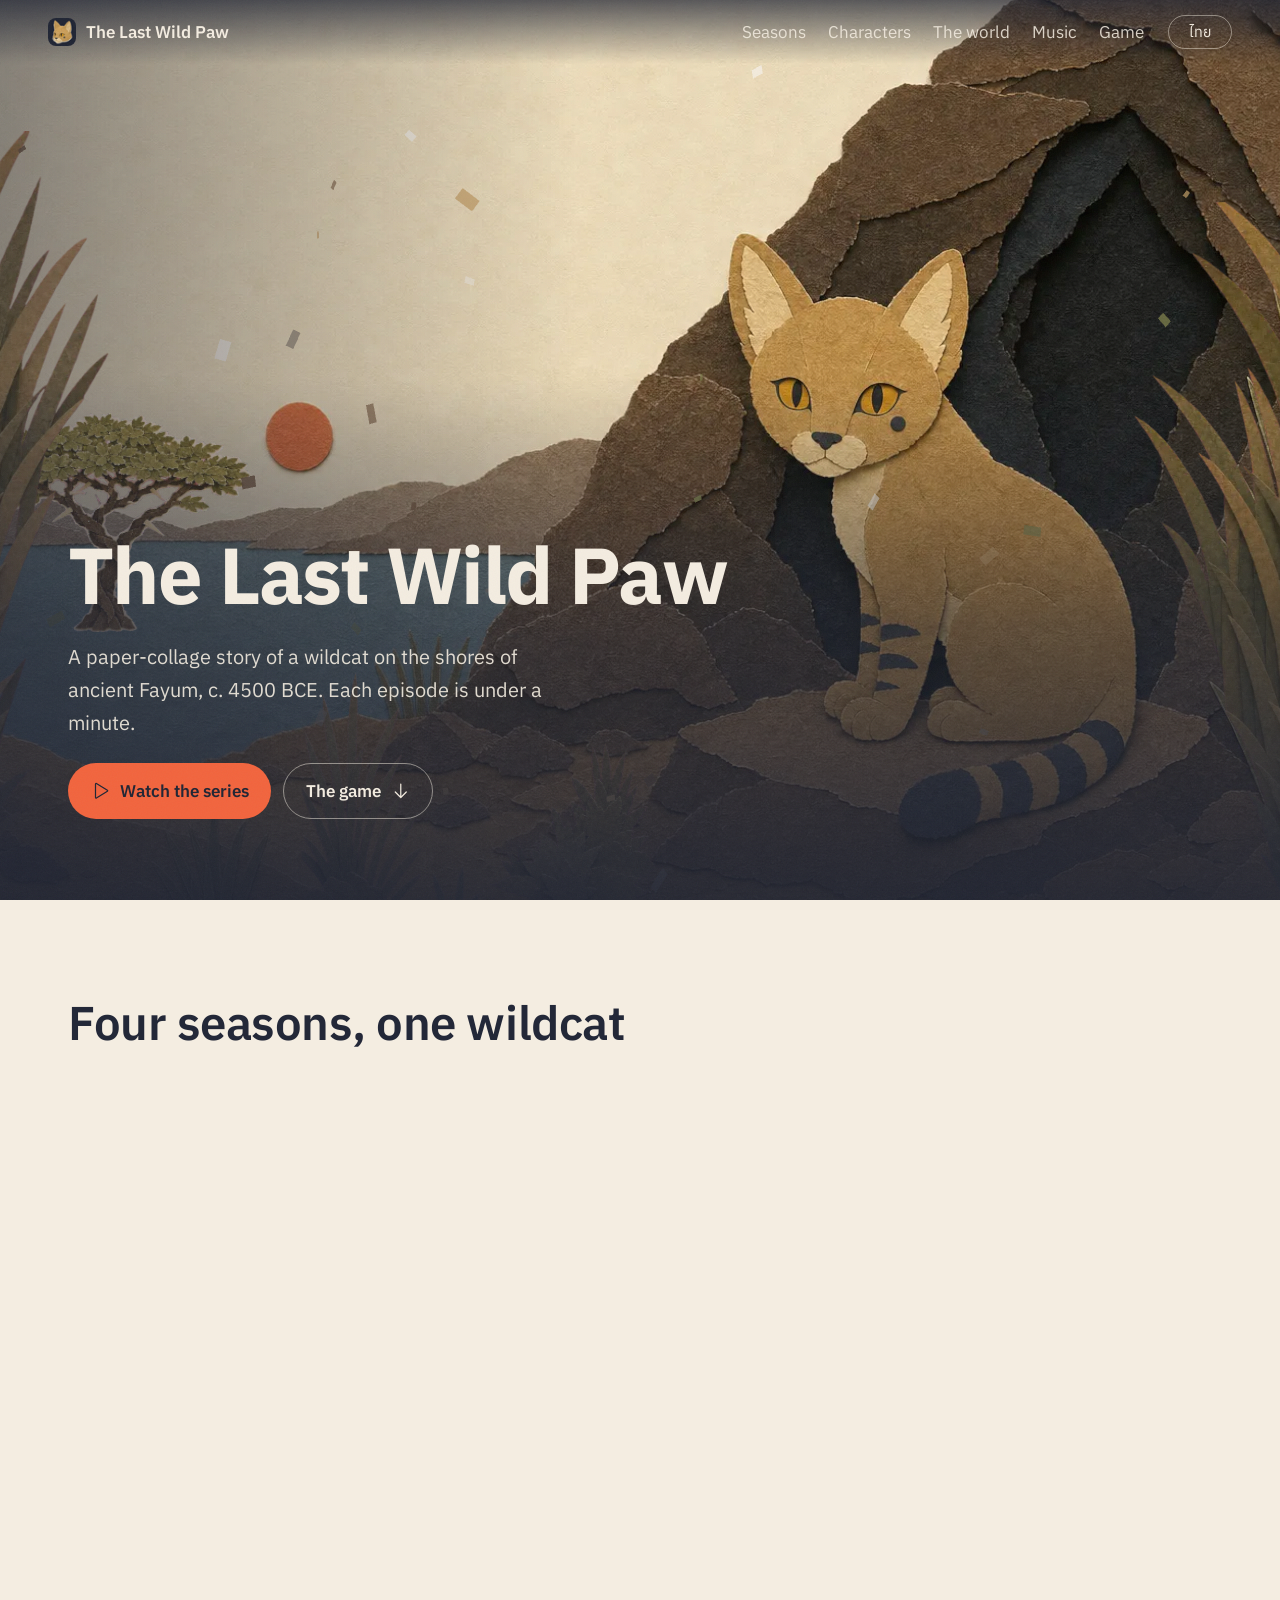
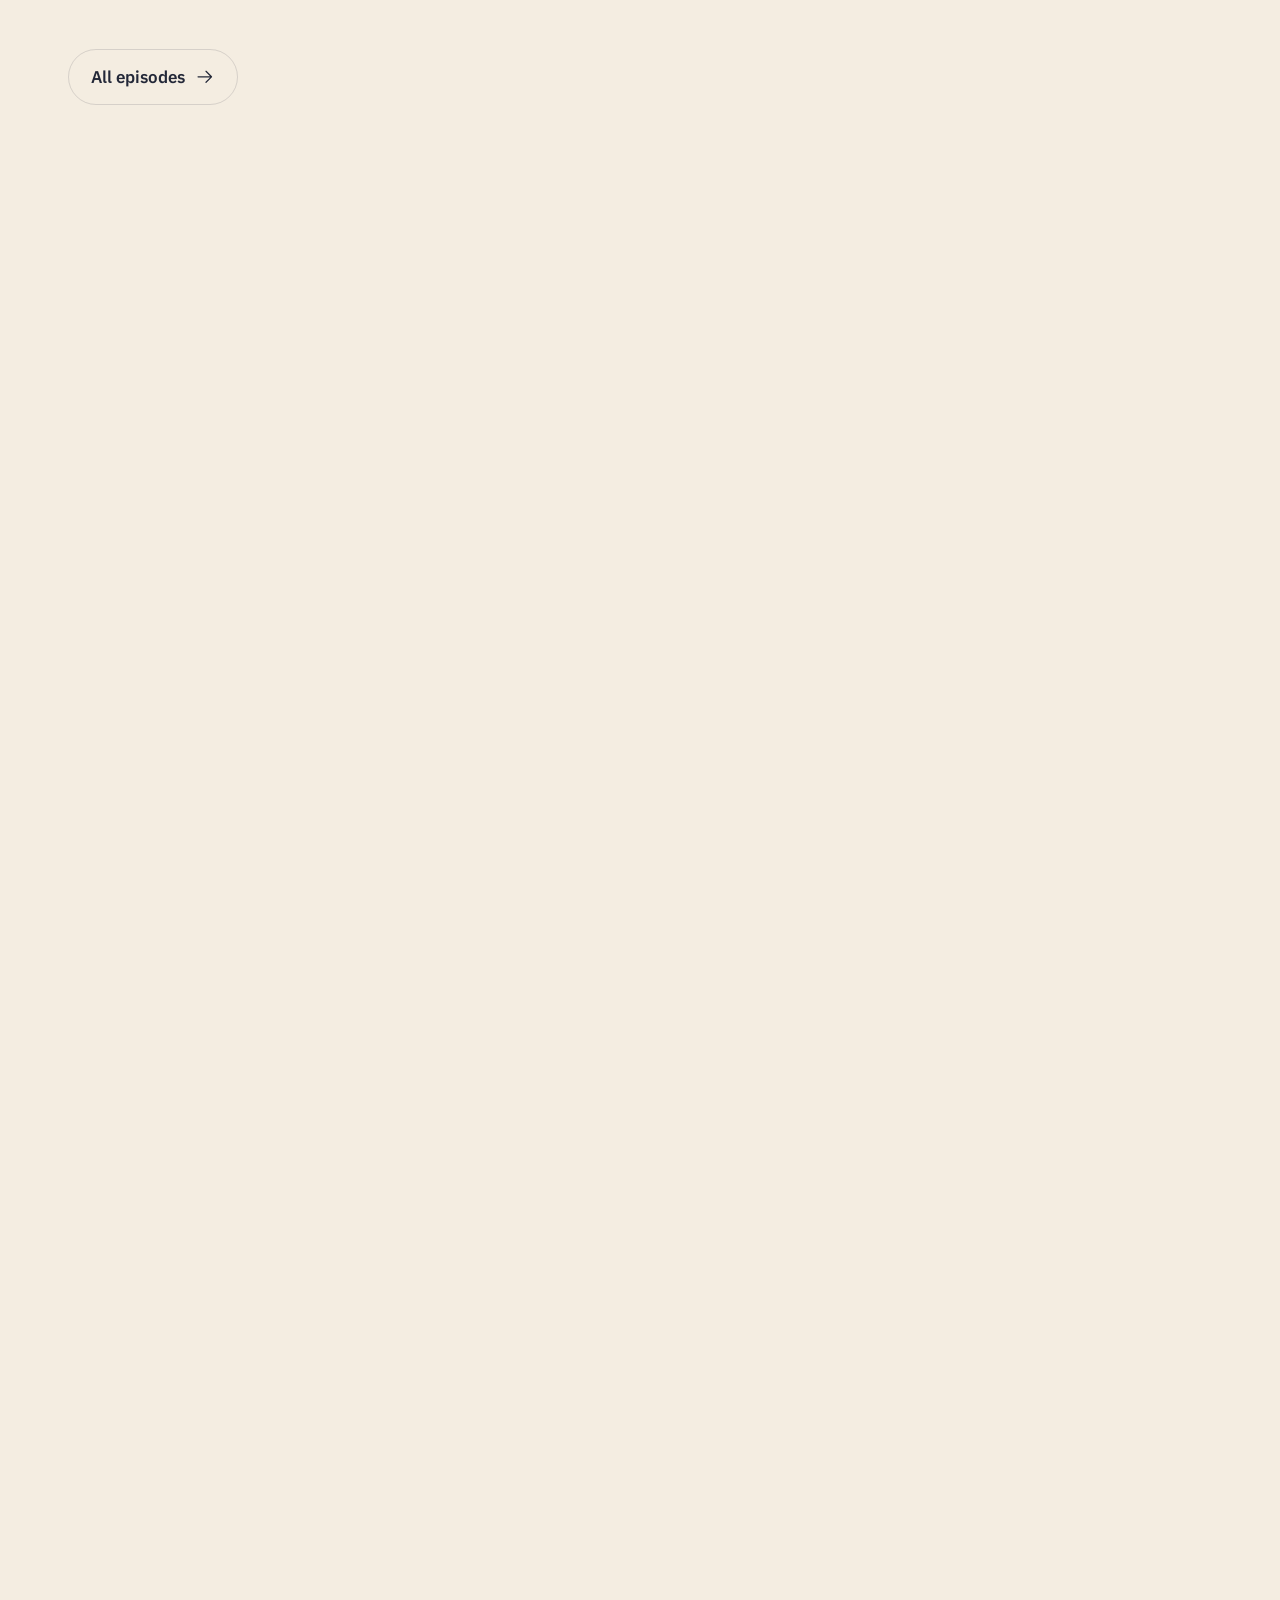
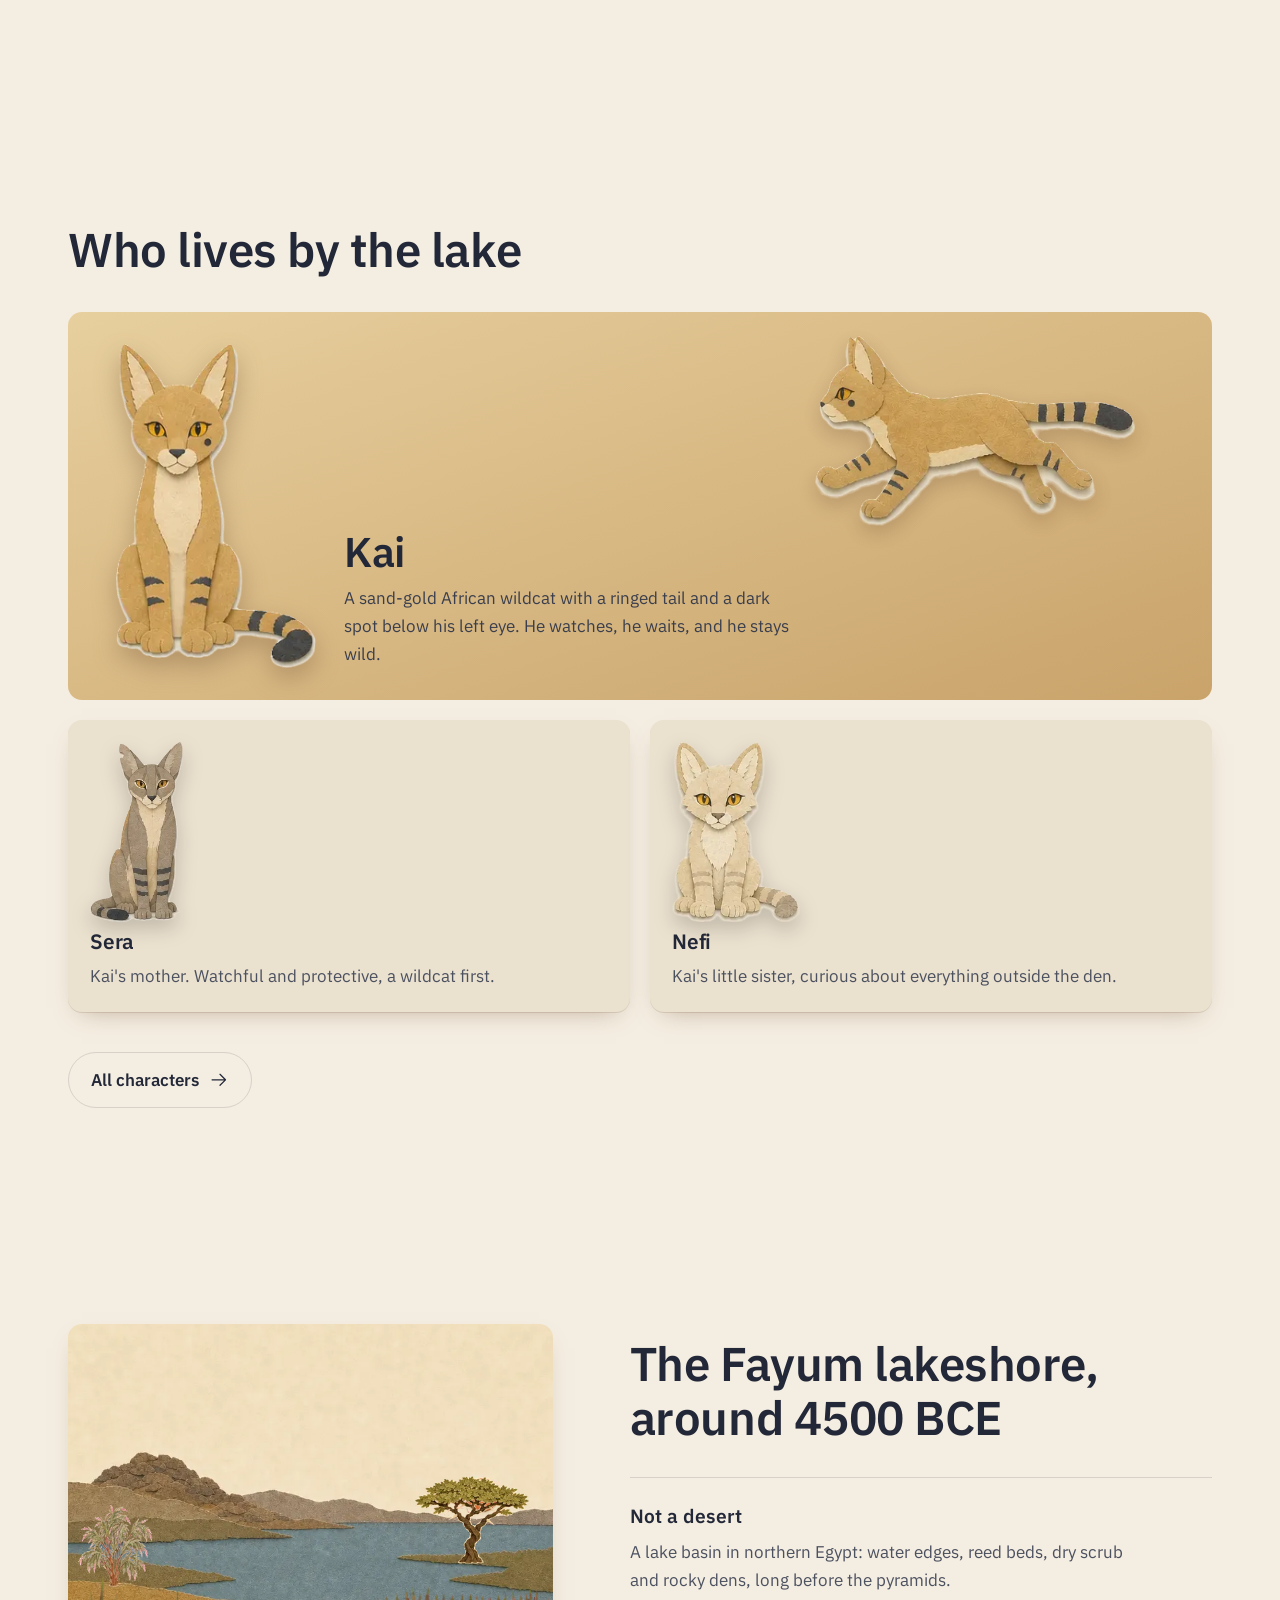
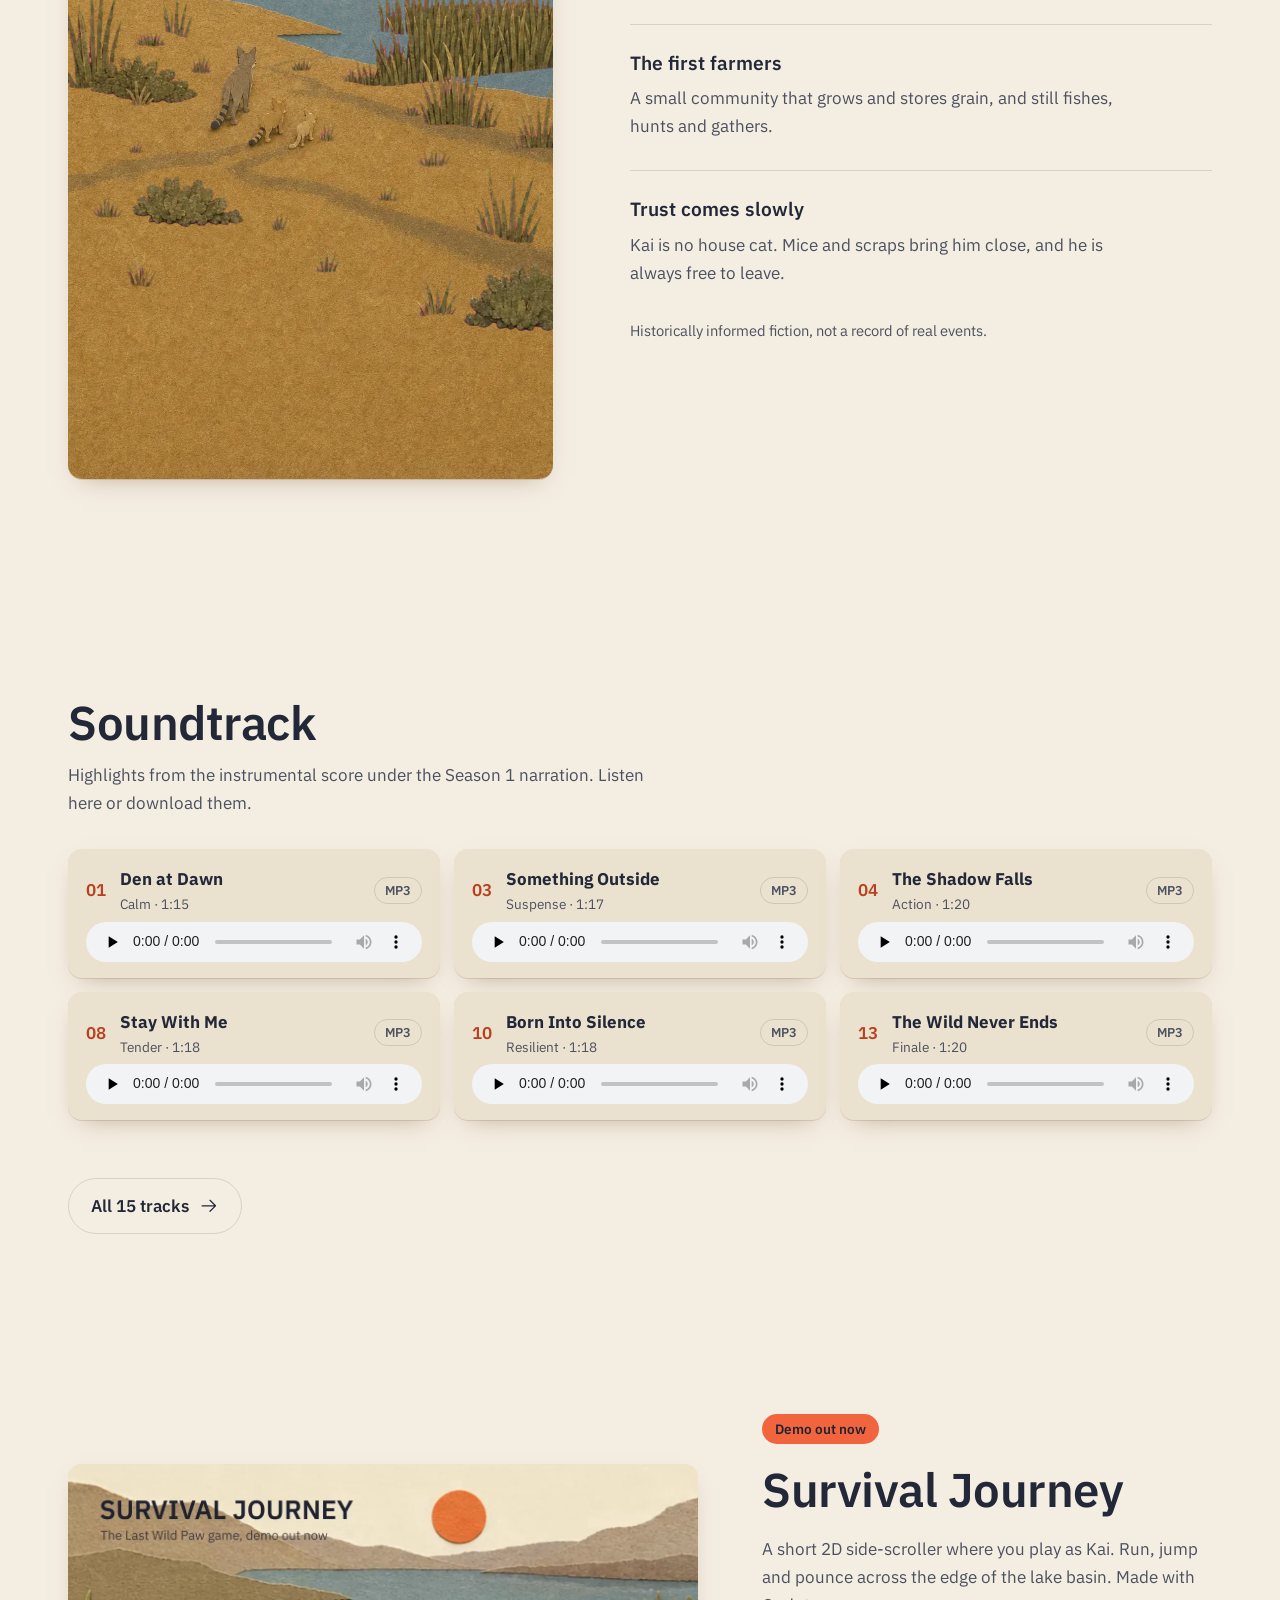
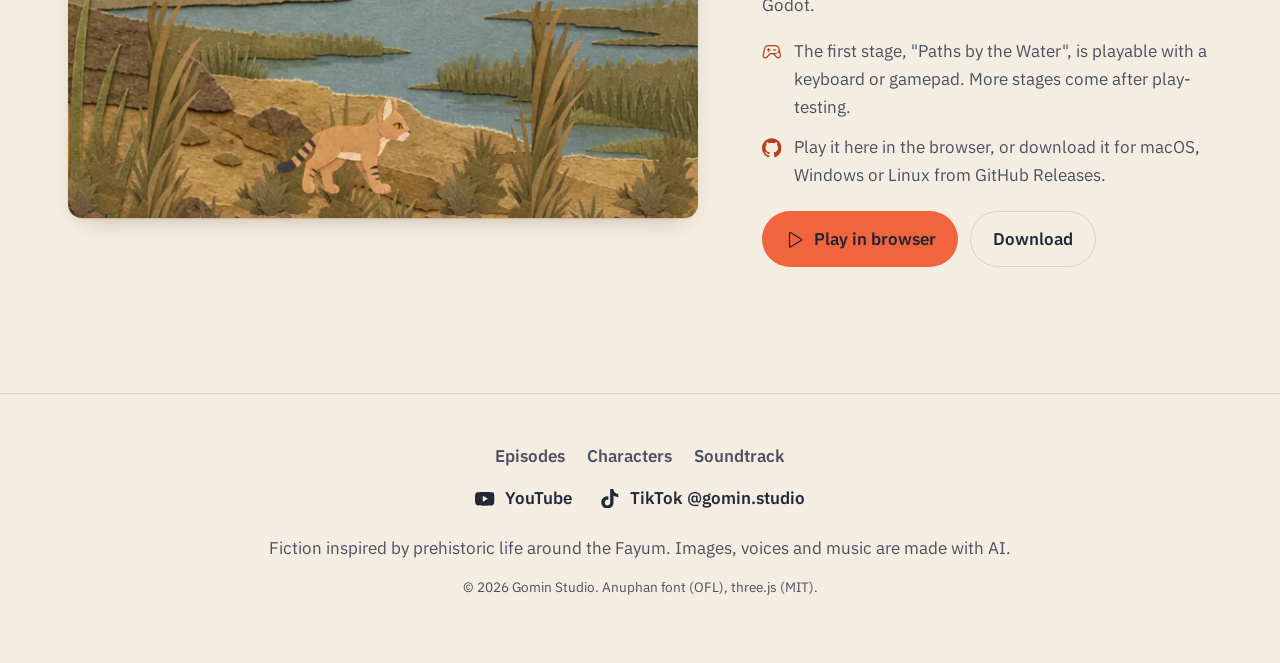
==== commit 4b2382cf: "2026 Updated Github Pages (The Last Wild Paw)." ====
--- a/docs/index.html
+++ b/docs/index.html
@@ -21,7 +21,7 @@
 <link rel="apple-touch-icon" href="assets/img/icon-180.png">
 <link rel="preload" href="assets/fonts/anuphan.woff2" as="font" type="font/woff2" crossorigin>
 <link rel="preload" href="assets/img/hero-back.webp" as="image" fetchpriority="high">
-<link rel="stylesheet" href="assets/site.css?v=cb713837">
+<link rel="stylesheet" href="assets/site.css?v=1d35cc7a">
 <script>
   // Language before first paint: saved choice, else the browser's, else Thai (the series is narrated in Thai)
   (function () {
@@ -29,7 +29,7 @@
     document.documentElement.lang = l === "en" ? "en" : "th";
   })();
 </script>
-<script src="assets/site.js?v=16e3fbc1" defer></script>
+<script src="assets/site.js?v=6e206d0d" defer></script>
 <script type="module" src="assets/hero.js"></script>
 </head>
 <body>
@@ -40,13 +40,16 @@
     <img src="assets/img/favicon-32.png" width="28" height="28" alt="">
     <span lang="th">อุ้งเท้าป่าสุดท้าย</span><span lang="en">The Last Wild Paw</span>
   </a>
-  <nav aria-label="Sections">
+  <nav id="site-nav" aria-label="Sections">
     <a href="#seasons"><span lang="th">ซีซัน</span><span lang="en">Seasons</span></a>
     <a href="#characters"><span lang="th">ตัวละคร</span><span lang="en">Characters</span></a>
     <a href="#world"><span lang="th">โลกของเรื่อง</span><span lang="en">The world</span></a>
     <a href="#music"><span lang="th">เพลง</span><span lang="en">Music</span></a>
     <a href="#game"><span lang="th">เกม</span><span lang="en">Game</span></a>
   </nav>
+  <button class="menu" type="button" data-menu aria-expanded="false" aria-controls="site-nav">
+    <span class="bars" aria-hidden="true"></span><span class="sr"><span lang="th">เมนู</span><span lang="en">Menu</span></span>
+  </button>
   <button class="lang" type="button" data-lang-toggle aria-label="Switch language">
     <span lang="th">EN</span><span lang="en">ไทย</span>
   </button>
@@ -160,6 +163,7 @@
   <section class="world" id="world" aria-labelledby="world-title">
     <div class="world-visual" aria-hidden="true">
       <img class="world-plate" src="assets/img/world-plate.webp" width="720" height="1280" loading="lazy" alt="">
+      <img class="world-mid" src="assets/img/world-mid.webp" width="720" height="1280" loading="lazy" alt="">
       <img class="world-fg" src="assets/img/world-fg.webp" width="720" height="1280" loading="lazy" alt="">
     </div>
     <div class="world-copy">
--- a/docs/assets/site.css
+++ b/docs/assets/site.css
@@ -106,10 +106,34 @@
 }
 .lang:hover { border-color: var(--cream); }
 .lang:active { transform: scale(0.97); }
-@media (max-width: 760px) {
-  .nav nav { display: none; }
-  .lang { margin-left: auto; }
-}
+.menu, .sr { display: none; }
+.sr { position: absolute; width: 1px; height: 1px; overflow: hidden; clip-path: inset(50%); }
+/* Phone and tablet: the links fold into a menu panel under the bar; 44px tap targets */
+@media (max-width: 1024px) {
+  .nav { padding-top: env(safe-area-inset-top); height: calc(64px + env(safe-area-inset-top)); gap: 12px; }
+  .nav.open { background: rgb(31 36 51 / 0.97); }
+  .nav nav {
+    display: none; position: absolute; top: 100%; inset-inline: 0; flex-direction: column; gap: 0;
+    padding: 4px var(--pad) 18px; background: rgb(31 36 51 / 0.97); box-shadow: 0 18px 30px rgb(0 0 0 / 0.25);
+  }
+  .nav.open nav { display: flex; }
+  .nav nav a { padding: 14px 0; font-size: 1.1rem; opacity: 1; border-bottom: 1px solid rgb(244 237 225 / 0.12); }
+  .nav nav a:last-child { border-bottom: 0; }
+  .menu {
+    display: grid; place-items: center; margin-left: auto; width: 44px; height: 44px; padding: 0;
+    color: inherit; background: transparent; border: 0; border-radius: 999px; cursor: pointer;
+  }
+  .bars, .bars::before, .bars::after { display: block; width: 20px; height: 2px; border-radius: 2px; background: currentColor; transition: transform 0.2s, opacity 0.2s; }
+  .bars { position: relative; }
+  .bars::before, .bars::after { content: ""; position: absolute; left: 0; }
+  .bars::before { top: -6px; }
+  .bars::after { top: 6px; }
+  .nav.open .bars { background: transparent; }
+  .nav.open .bars::before { transform: translateY(6px) rotate(45deg); }
+  .nav.open .bars::after { transform: translateY(-6px) rotate(-45deg); }
+  .lang { min-height: 40px; }
+}
+@media (max-width: 380px) { .brand span { font-size: 0.95rem; } }
 
 /* Buttons: one radius family (pill) for all interactive elements */
 .btn {
@@ -135,6 +159,9 @@
     linear-gradient(to top, rgb(31 36 51 / 0.92) 0%, rgb(31 36 51 / 0.55) 30%, rgb(31 36 51 / 0) 58%),
     linear-gradient(to right, rgb(31 36 51 / 0.5) 0%, rgb(31 36 51 / 0) 45%);
 }
+@media (max-width: 760px) {
+  .hero-scrim { background: linear-gradient(to top, rgb(31 36 51 / 0.94) 0%, rgb(31 36 51 / 0.7) 42%, rgb(31 36 51 / 0.15) 72%, rgb(31 36 51 / 0.35) 100%); }
+}
 .hero-copy {
   position: relative; z-index: 1; color: var(--cream);
   width: 100%; max-width: var(--max); margin: 0 auto;
@@ -164,7 +191,7 @@
 .status-out { border-color: transparent; background: var(--coral); color: #1f2433; }
 
 @supports (animation-timeline: view()) {
-  @media (min-width: 900px) and (prefers-reduced-motion: no-preference) {
+  @media (min-width: 1025px) and (prefers-reduced-motion: no-preference) {
     .seasons { height: var(--pan-h, 260vh); padding: 0; view-timeline-name: --pan; }
     .pan-sticky { position: sticky; top: 0; height: 100dvh; display: grid; grid-template-columns: minmax(0, 1fr); align-content: center; overflow: hidden; }
     .pan-title { width: 100%; }
@@ -227,10 +254,12 @@
 .facts dd { margin: 0; color: var(--ink-2); max-width: 52ch; }
 .note { font-size: 0.92rem; color: var(--ink-2); }
 @supports (animation-timeline: view()) {
-  @media (prefers-reduced-motion: no-preference) {
+  @media (min-width: 1025px) and (prefers-reduced-motion: no-preference) {
     .world-plate { animation: drift-slow linear both; animation-timeline: view(); }
+    .world-mid { animation: drift-mid linear both; animation-timeline: view(); }
     .world-fg { animation: drift-fast linear both; animation-timeline: view(); }
     @keyframes drift-slow { from { transform: translateY(-2%); } to { transform: translateY(2%); } }
+    @keyframes drift-mid { from { transform: translateY(1%); } to { transform: translateY(-1%); } }
     @keyframes drift-fast { from { transform: translateY(5%) scale(1.04); } to { transform: translateY(-5%) scale(1.04); } }
   }
 }
